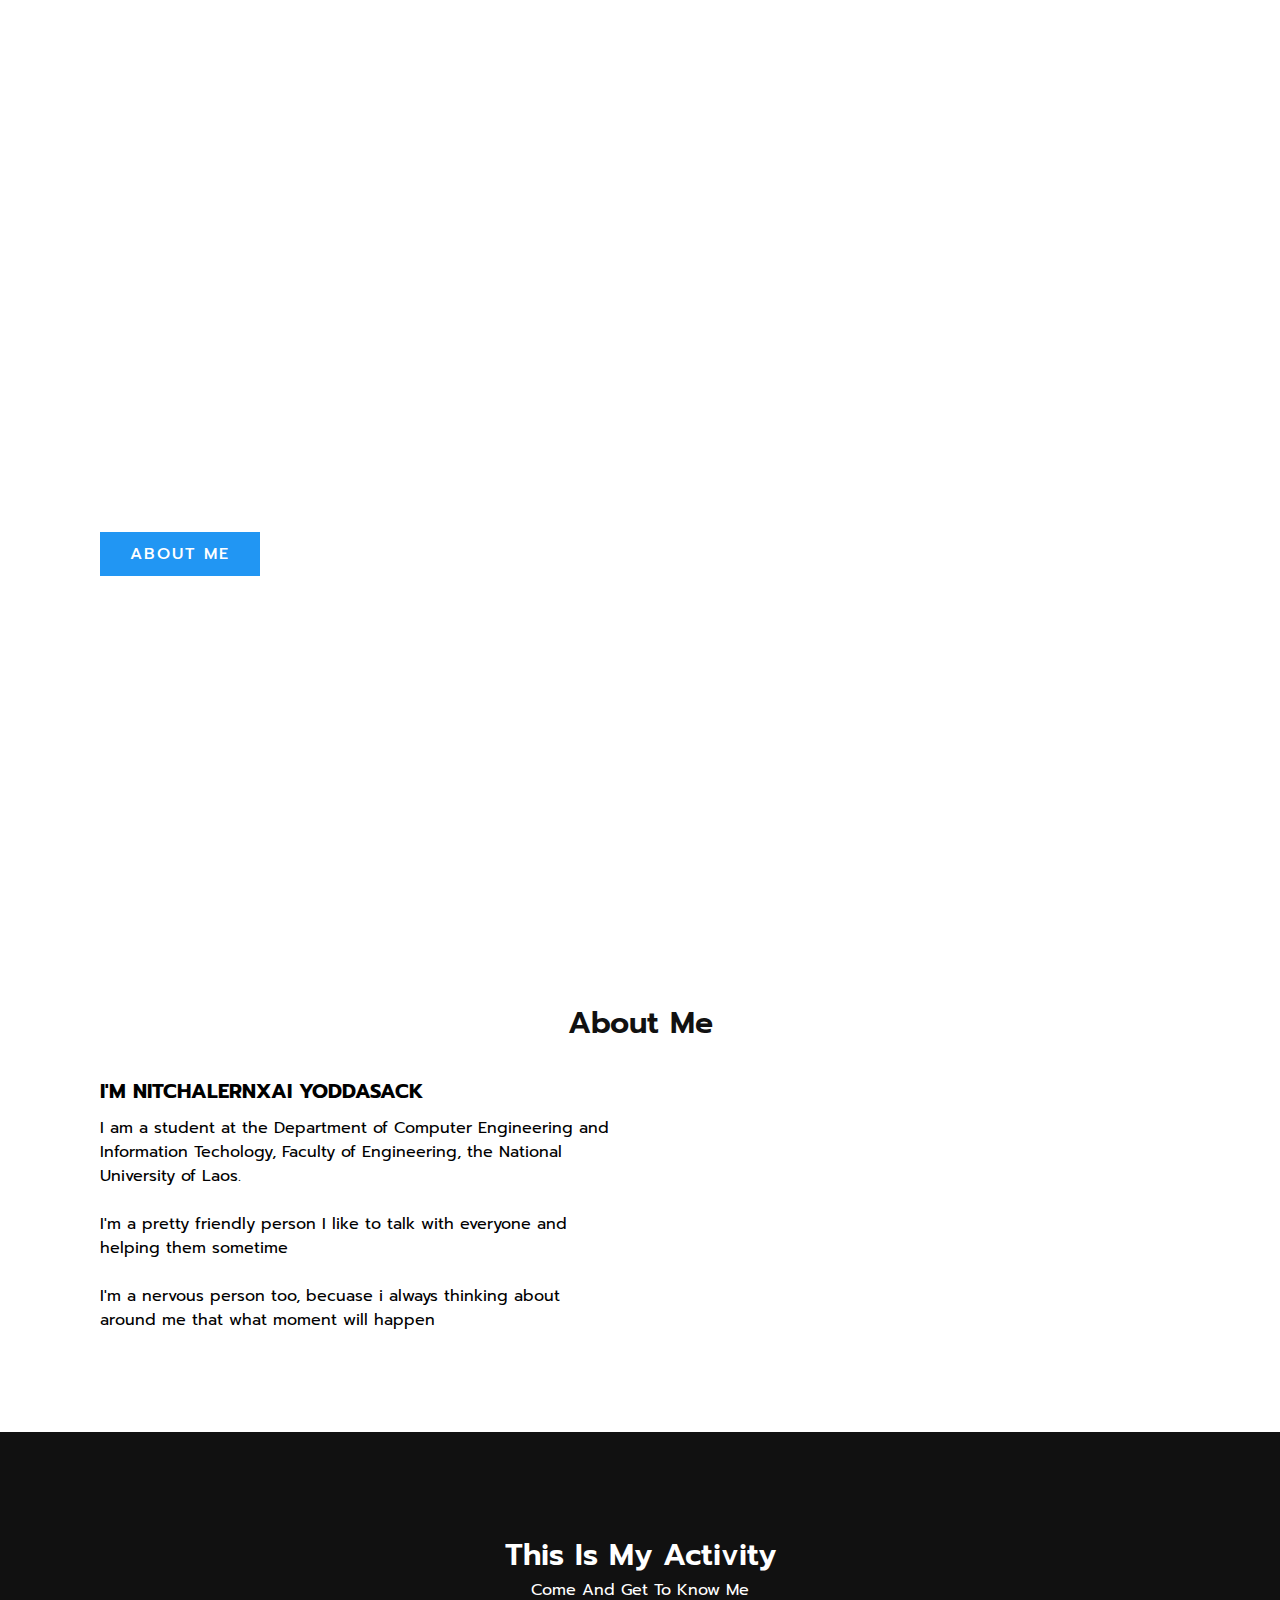
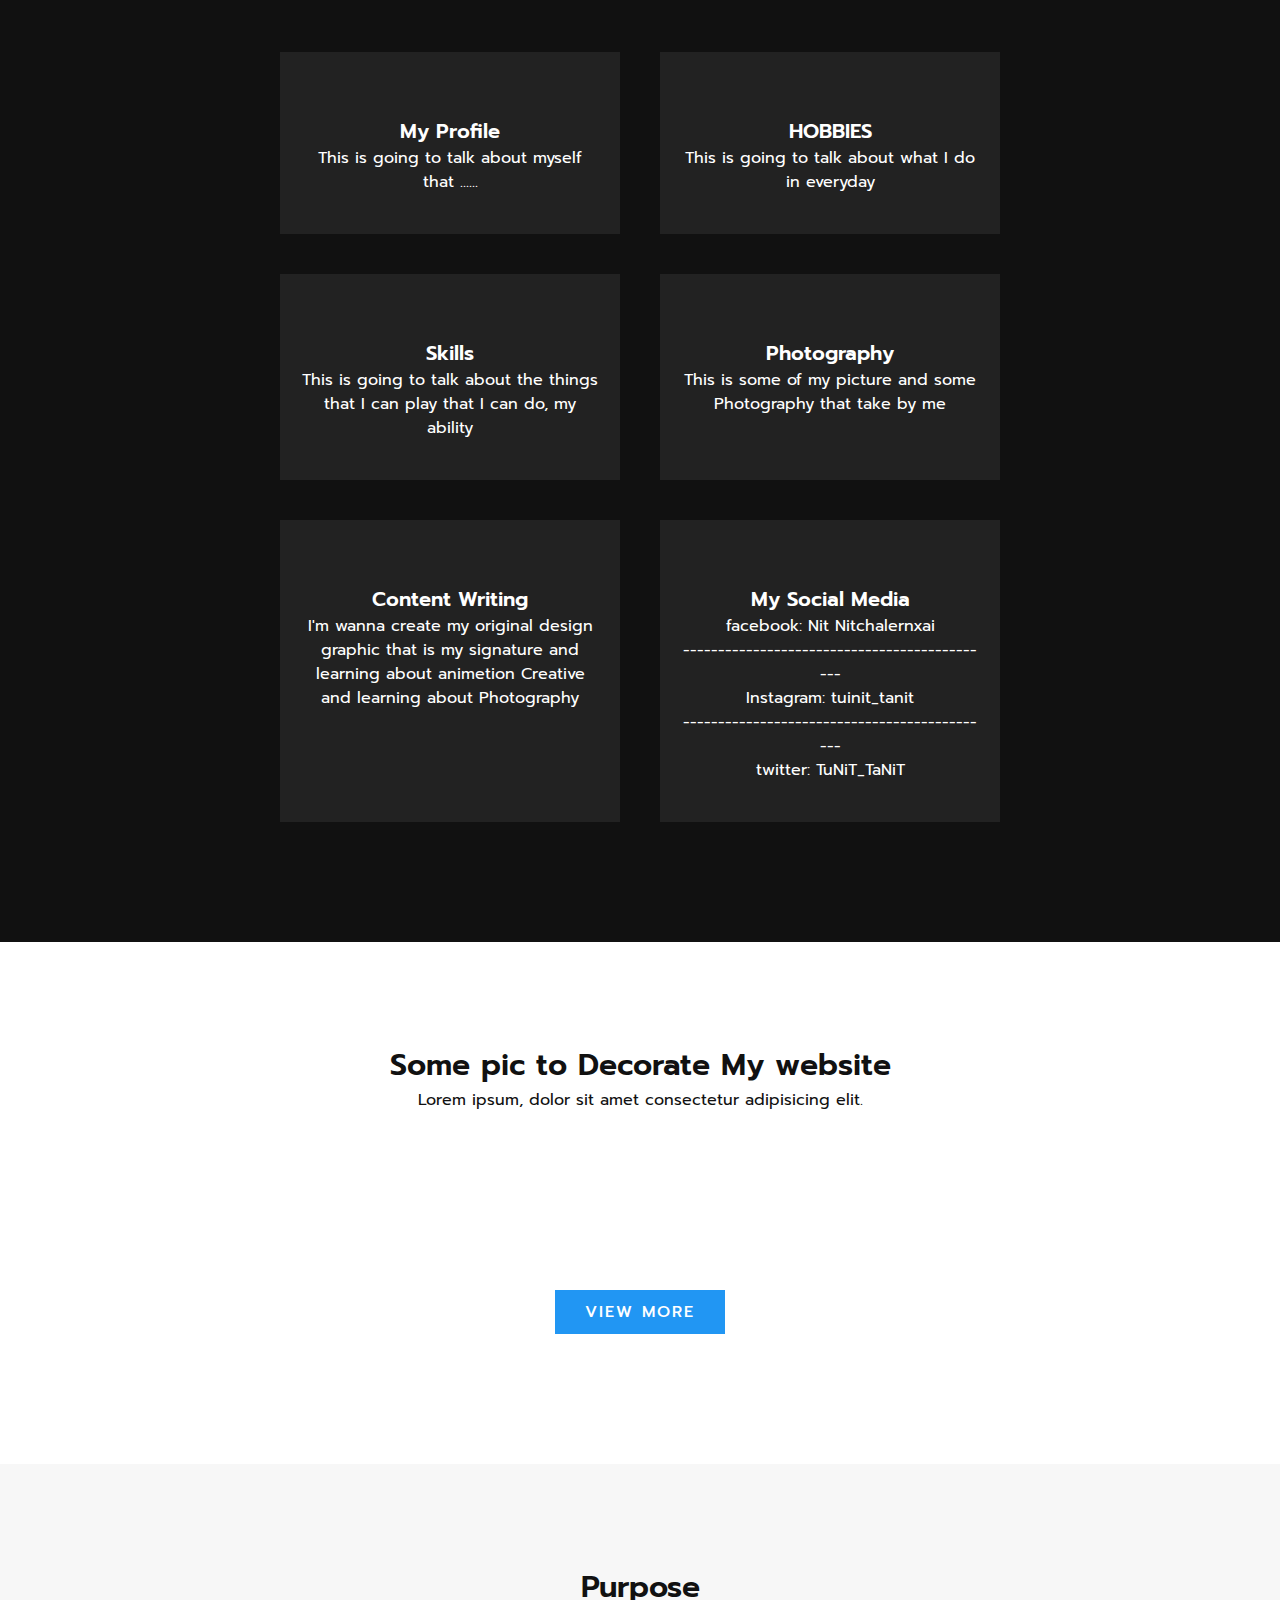
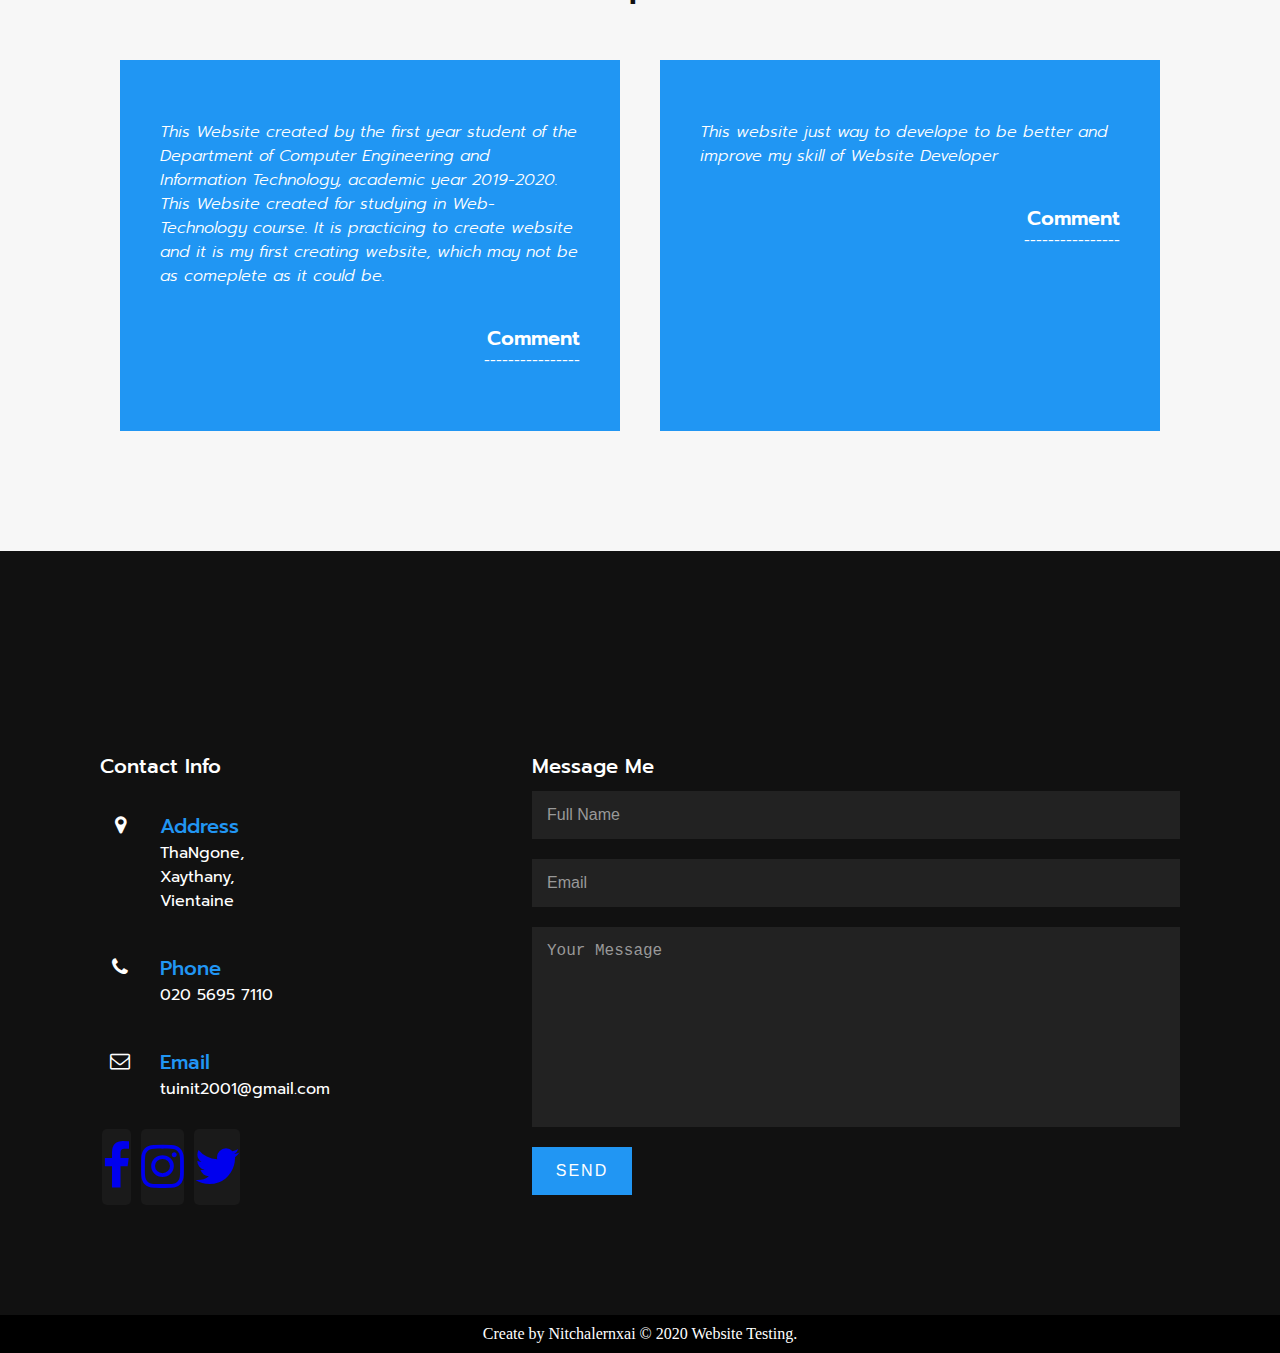
==== nitmidd/index.html @ 8171682d "Add files via upload" ====
<!DOCTYPE html>
<html lang="en">
<head>
        <link rel="stylesheet" href="https://stackpath.bootstrapcdn.com/font-awesome/4.7.0/css/font-awesome.min.css">
    <meta charset="UTF-8">
    <meta name="viewport" content="width=device-width, initial-scale=1.0">
    <meta http-equiv="X-UA-Compatible" content="ie=edge">
    <title>NITCR7</title>
    <link rel="stylesheet" href="style.css">
</head>
<body>
    <header>
        <a href="#" class="logo"> Portfolio</a>
        <div class="toggle" onclick="toggleMenu();"></div>
        <ul class="menu">
            <li><a href="#home" onclick="toggleMenu();">Home</a></li>
            <li><a href="#about" onclick="toggleMenu();">About</a></li>
            <li><a href="#services" onclick="toggleMenu();">Activity</a></li>
            <li><a href="#work" onclick="toggleMenu();">Work</a></li>
            <li><a href="#testimonial" onclick="toggleMenu();">Purpose</a></li>
            <li><a href="#contact" onclick="toggleMenu();">Contact</a></li>
        </ul>
    </header>
    <section class="banner" id="home">
        <div class="textbx">
            <h2>Hello, I'm <br><span> NitchalernXai</span></h2>
            <h3>I'm a Student of Fucalty Engineering</h3>
            <a href="#about" class="btn">About Me</a>
        </div>
    </section>

    <section class="about" id="about">
        <div class="heading">
            <h2>About Me</h2>
        </div>
        <div class="content">
            <div class="contentbx w50">
                <h3>I'M NITCHALERNXAI YODDASACK</h3>
                <p>I am a student at the Department of Computer Engineering and Information Techology, Faculty of Engineering, the National University of Laos. <br><br> I'm a pretty friendly person I like to talk with everyone and helping them sometime <br><br> I'm a nervous person too, becuase i always thinking about around me that what moment will happen </p>
            </div>
            <div class="w50">
                <img src="/imgg/nit2.jpg" class="img" alt="">
            </div>
        </div>
    </section>

    <section class="services" id="services">
       <div class="heading white">
            <h2>This Is My Activity</h2>
            <p>Come And Get To Know Me</p>
       </div>
       <div class="content">
           <div class="servicebx">
               <a href="about-me.html"><img src="/imgg/icon1.png" alt=""></a>
               <h2>My Profile</h2>
               <p>This is going to talk about myself that ......</p>
           </div>
           <div class="servicebx">
                <a href="hobbies.html"><img src="/imgg/icon2.png" alt=""></a>
                <h2>HOBBIES</h2>
                <p>This is going to talk about what I do in everyday </p>
            </div>
            <div class="servicebx">
               <a href="skill.html"><img src="/imgg/skilll.png" alt=""></a>
               <h2>Skills</h2>
               <p>This is going to talk about the things that I can play that I can do, my ability </p>
           </div>
           <div class="servicebx">
                <a href="photograph.html"><img src="/imgg/icon4.png" alt=""></a>
                <h2>Photography</h2>
                <p>This is some of my picture and some Photography that take by me</p>
            </div>
            <div class="servicebx">
               <a href=""><img src="/imgg/icon5.png" alt=""></a>
               <h2>Content Writing</h2>
               <p>I'm wanna create my original design graphic that is my signature and learning about animetion Creative and learning about Photography</p>
           </div>
           <div class="servicebx">
                <a href=""><img src="/imgg/logo.png" alt=""></a>
                <h2>My Social Media</h2>
                <p>facebook:    Nit Nitchalernxai <br>---------------------------------------------<br> Instagram:    tuinit_tanit <br>--------------------------------------------- <br> twitter:    TuNiT_TaNiT <br></p>
            </div>
       </div>
    </section>

    <section class="work" id="work">
        <div class="heading">
            <h2>Some pic to Decorate My website</h2>
            <p>Lorem ipsum, dolor sit amet consectetur adipisicing elit.</p>
       </div>
       <div class="content">
           <div class="workbx">
               <img src="/imgg/product1.jpg" alt="">
           </div>
           <div class="workbx">
                <img src="/imgg/product2.jpg" alt="">
            </div>
            <div class="workbx">
                <img src="/imgg/product3.jpg" alt="">
            </div>
            <div class="workbx">
               <img src="/imgg/product4.jpg" alt="">
           </div>
       </div>
        <div class="heading">
            <a href="viewmore.html" class="btn">View More</a>
        </div>
    </section>
    <section class="testimonial" id="testimonial">
        <div class="heading">
            <h2>Purpose</h2>
            <p></p>
       </div>
       <div class="content">
           <div class="testimonialbx">
               <p>This Website created by the first year student of the Department of Computer Engineering and Information Technology, academic year 2019-2020. This Website created for studying in Web-Technology course. It is practicing to create website and it is my first creating website, which may not be as comeplete as it could be.</p>
               <h3>Comment<br><span>----------------</span></h3>
           </div>
           <div class="testimonialbx">
            <p>This website just way to develope to be better and improve my skill of Website Developer</p>
            <h3>Comment<br><span>----------------</span></h3>
        </div>
       </div>
    </section>

    <section class="contact" id="contact">
        <div class="heading white4">
            <h2>Contact Us</h2>
            <p>Lorem ipsum, dolor sit amet consectetur adipisicing elit.</p>
       </div>
       <div class="content">
           <div class="contactinfo">
                <h3>Contact Info</h3>
                <div class="contactinfobx">
                    <div class="box">
                        <div class="icon"><i class="fa fa-map-marker"></i></div>
                        <div class="text">
                        <h3>Address</h3>
                        <p>ThaNgone,<br> Xaythany,<br>Vientaine</p>
                        </div>
                    </div>
                    <div class="box">
                        <div class="icon"><i class="fa fa-phone"></i></div>
                        <div class="text">
                        <h3>Phone</h3>
                        <p>020 5695 7110</p>
                        </div>
                    </div>
                    <div class="box">
                        <div class="icon"><i class="fa fa-envelope-o"></i></div>
                        <div class="text">
                        <h3>Email</h3>
                        <p>tuinit2001@gmail.com</p>
                        </div>                       
                    </div>
                    <div class="social">
                    <a href="https://www.facebook.com/Nitchaluenxai"><span><i class="fa fa-facebook" aria-hidden="true"></i></span></a>
                    <a href="https://www.instagram.com/tuinit_tanit/"><span><i class="fa fa-instagram" aria-hidden="true"></i></span></a>
                    <a href="https://twitter.com/TuNiT_TaNiT"><span><i class="fa fa-twitter" aria-hidden="true"></i></span></a>
                    </div>
                </div>
         </div>
         <div class="formbx">
             <form>
                 <h3>Message Me</h3>
                 <input type="text" name="" placeholder="Full Name">
                 <input type="email" name="" placeholder="Email">
                 <textarea placeholder="Your Message"></textarea>
                 <input type="submit" value="send">
             </form>
         </div>
       </div>
    </section>
    <div class="copyright">
        <p>Create by Nitchalernxai © 2020 Website Testing.</p>
    </div>
    <!-- javasricpt -->
    <script type="text/javascript">
    window.addEventListener('scroll',function(){
        var header = document.querySelector('header');
        header.classList.toggle('sticky', window.scrollY > 0);
    });

    function toggleMenu(){
        var menuToggle = document.querySelector('.toggle');
        var menu = document.querySelector('.menu');
        menuToggle.classList.toggle('active');
        menu.classList.toggle('active');
    }
    </script>
</body>
</html>
---- nitmidd/style.css ----
@import url('https://fonts.googleapis.com/css2?family=Josefin+Sans&family=Kalam&family=Oswald:wght@300&family=Prompt&display=swap');
*{
    margin: 0;
    padding: 0;
    box-sizing: border-box;
    scroll-behavior: smooth;
}
section{
    padding: 100px;
    font-family: 'Prompt', sans-serif;

}
.banner{
    position: relative;
    min-height: 100vh;
    background: url(/imgg/tunit.jpg);
    background-size: cover;
    background-position: right;
    display: flex;
    justify-content: space-between;
    align-items: center;
}
.banner h2{
    font-size: 3em;
    color: #fff;
    font-weight: 500;
    line-height: 1.5em;

}
.banner h2 span{
    font-size: 1.5em;
    font-weight: 700;
}
.banner h3{
    font-size: 1.5em;
    color: #fff;
    font-weight: 500;
}
.btn{
    position: relative;
    background: #2196f3;
    display: inline-block;
    color: #fff;
    margin-top: 20px;
    padding: 10px 30px;
    text-transform: uppercase;
    text-decoration: none;
    letter-spacing: 2px;
    font-weight: 500;
}
header{
    position: fixed;
    top: 0;
    left: 0;
    width: 100%;
    padding: 40px 100px;
    z-index: 1000;
    display: flex;
    justify-content: space-between;
    align-items: center;
    transition: 0.5s;
    font-family: 'Josefin Sans', sans-serif;
}
header.sticky{
    background: #fff;
    padding:20px 100px;
    box-shadow: 0 5px 20px rgba(0,0,0,0.1);
}
header .logo{
    color: #fff;
    font-size: 24px;
    text-transform: uppercase;
    text-decoration: none;
    font-weight: 700;
    letter-spacing: 2px;
}
header.sticky .logo{
    color: #111;
}
header ul{
    position: relative;
    display: flex;
}
header ul li{
    position: relative;
    list-style: none;
}
header ul li a{
    position: relative;
    display: inline-block;
    margin: 0 15px;
    color: #fff;
    text-decoration: none;
}
header.sticky ul li a{
    color: #111;
}
.heading{
    width: 100%;
    text-align: center;
    margin-bottom: 30px;
    color: #111;
}
.heading h2{
    font-weight: 600;
    font-size: 30px;
}
.content{
    display: flex;
    justify-content: space-between;
}
.contentbx{
    padding-right: 30px;
}
.contentbx h3{
    font-size: 20px;
    margin-bottom: 10px;

}
.w50{
    min-width: 50%;
}
img{
    max-width: 100%;
}
.services{
    background: #111;
}
.heading.white{
    color: #fff;
}
.services .content{
    display: flex;
    justify-content: center;
    flex-wrap: wrap;
    flex-direction: row;
}
.services .content .servicebx{
    padding: 40px 20px;
    background: #222;
    color: #fff;
    max-width: 340px;
    margin: 20px;
    text-align: center;
    transition: 0.5s;
}
.services .content .servicebx:hover{
    background: #2196f3;
}
.services .content .servicebx img{
    max-width: 80px;
    filter: invert(1);
}
.services .content .servicebx h2{
    font-size: 20px;
    font-weight: 600;
}
.work .content{
    display: flex;
    justify-content: space-between;
    flex-wrap: wrap;
}
.work .content .workbx{
    width: 50%;
    padding: 20px;
}
.work .content .workbx img{
    max-width: 100%;
}
.testimonial{
    background: #f7f7f7;
}
.testimonial .content{
    display: flex;
    justify-content: space-between;
    flex-wrap: wrap;
}
.testimonial .content .testimonialbx{
    max-width: calc(50% - 40px);
    padding: 60px 40px;
    margin: 20px;
    background: #2096f3;
}
.testimonial .content .testimonialbx p{
    color: #fff;
    font-style: italic;
    font-size: 16px;
    font-weight: 300;
}
.testimonial .content .testimonialbx h3{
    margin-top: 40px;
    text-align: end;
    color: #fff;
    font-weight: 600;
    font-size: 20px;
    line-height: 1em;
}
.testimonial .content .testimonialbx h3 span{
    font-size: 14px;
    font-weight: 400;
}
.contact{
    background: #111;
}
.formbx{
    min-width: 60%;
}
.formbx form{
    display: flex;
    flex-direction: column;
}
.formbx form h3,
.contactinfo h3{
    color: #fff;
    font-size: 20px;
    font-weight: 500;
    margin-bottom: 10px;
}
.formbx form input,
.formbx form textarea{
    margin-bottom: 20px;
    padding: 15px;
    font-size: 16px;
    border: none;
    outline: none;
    background: #222;
    color: #fff;
    resize: none;
}
.formbx form textarea{
    min-height: 200px;
}
.formbx form input::placeholder,
.formbx form textarea::placeholder{
    color: #999;
}
.formbx form input[type="submit"]{
    max-width: 100px;
    background: #2196f3;
    cursor: pointer;
    text-transform: uppercase;
    letter-spacing: 2px;
}
.contactinfo{
    min-width: 40%;
}
.contactinfobx{
    position: relative;
}
.contactinfobx .box{
    position: relative;
    padding: 20px 0;
    display: flex;
}
.contactinfobx .box .icon{
    min-width: 40px;
    padding-top: 4px;
    color: #fff;
    display: flex;
    justify-content: center;
    align-items: flex-start;
    font-size: 20px;
}
.contactinfobx .box .text{
    display: flex;
    margin-left: 20px;
    font-size: 16px;
    color: #fff;
    flex-direction: column;
}
.contactinfobx .box .text h3{
    font-weight: 500;
    color: #2196f3;
    margin-bottom: 0;
}
.contactinfobx .social{
    margin: 20px 0 0 0;
}
.contactinfobx .social a{
    padding: 0 2px;
}
.contactinfobx .social a span{
    height: 40px;
    width: 40px;
    background: #1a1a1a;
    line-height: 40px;
    text-align: center;
    font-size: 50px;
    border-radius: 5px;
    transition: 0.3s;
}
.contactinfobx .social a span:hover{
    background: #f12020;
}
.copyright{
    background: #000;
    color: #fff;
    text-align: center;
    padding: 10px;
}
/* Responsive */
@media (max-width: 991px){
    header,
    header.sticky{
        padding: 20px 50px;
        z-index: 1000;
    }
    .menu{
        position: fixed;
        top: 75px;
        left: -100%;
        display: block;
        padding: 100px 50px;
        text-align: center;
        width: 100%;
        height: 100vh;
        background: #fff;
        transition: 0.5s;
        z-index: 999;
        border-top: 1px solid rgba(0,0,0,0.2);
    }
    .menu.active{
        left: 0;
    }
    header ul li a{
        color: #111;
        font-size: 24px;
        margin: 10px;
    }
    .toggle{
        width: 40px;
        height: 40px;
        background: url(/imgg/menu.png);
        background-position: center;
        background-repeat: no-repeat;
        background-size: 30px;
        cursor: pointer;
    }
    .toggle.active{
        background: url(/imgg/close.png);
        background-position: center;
        background-repeat: no-repeat;
        background-size: 25px;
        cursor: pointer;
    }
    header.sticky .toggle{
        filter: invert(1);
    }
    section{
        padding: 100px 50px;
    }
    .banner{
        padding: 150px 50px 100px;
    }
    .banner h2{
        font-size: 1.5em;
    }
    .banner h3{
        font-size: 1em;
    }
    .btn{
        margin-top: 10px;
        padding: 10px 20px;
        font-size: 16px;
    }
    .heanding h2{
        font-size: 24px;
    }
    .contentbx h3{
        font-size: 20px;
    }
    .content{
        flex-direction: column;
    }
    .w50{
        margin-bottom: 20px;
    }
    .services .content .servicebx{
        margin: 10px;
    }
    .work .content .workbx{
        width: 100%;
        padding: 10px;
    }
    .testimonial .content .testimonialbx{
        max-width: calc(100% - 20px);
        padding: 40px 20px;
        margin: 10px;
        background: #2196f3;
    }
    .testimonial .content .testimonialbx h3{
        margin-top: 20px;
    }
    .contactinfo{
        min-width: 40%;
        margin: 20px 0;
    }
}
@media (max-width: 600px)
{
    header,
    header.sticky{
        padding: 20px 20px;
    }
    .banner{
        padding: 150px 20px 100px;
    }
    section{
        padding: 100px 20px;
    }
}
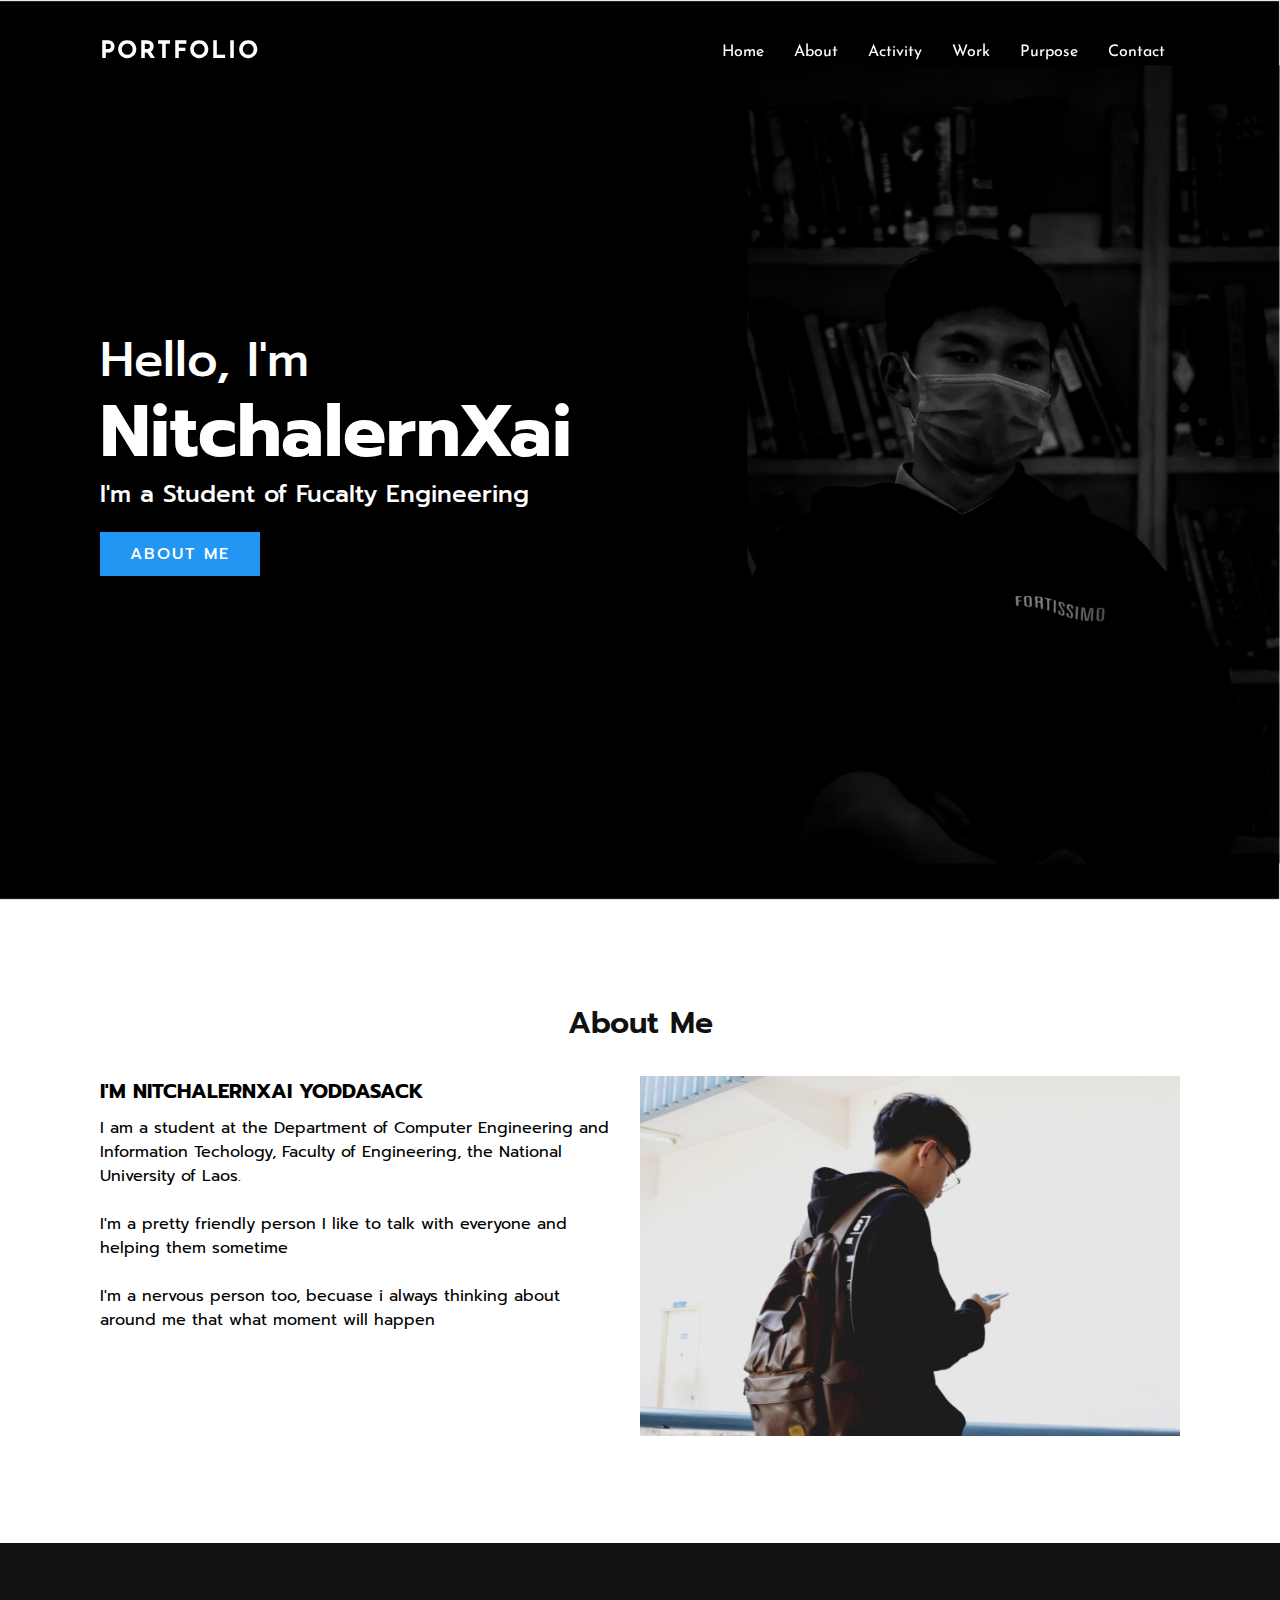
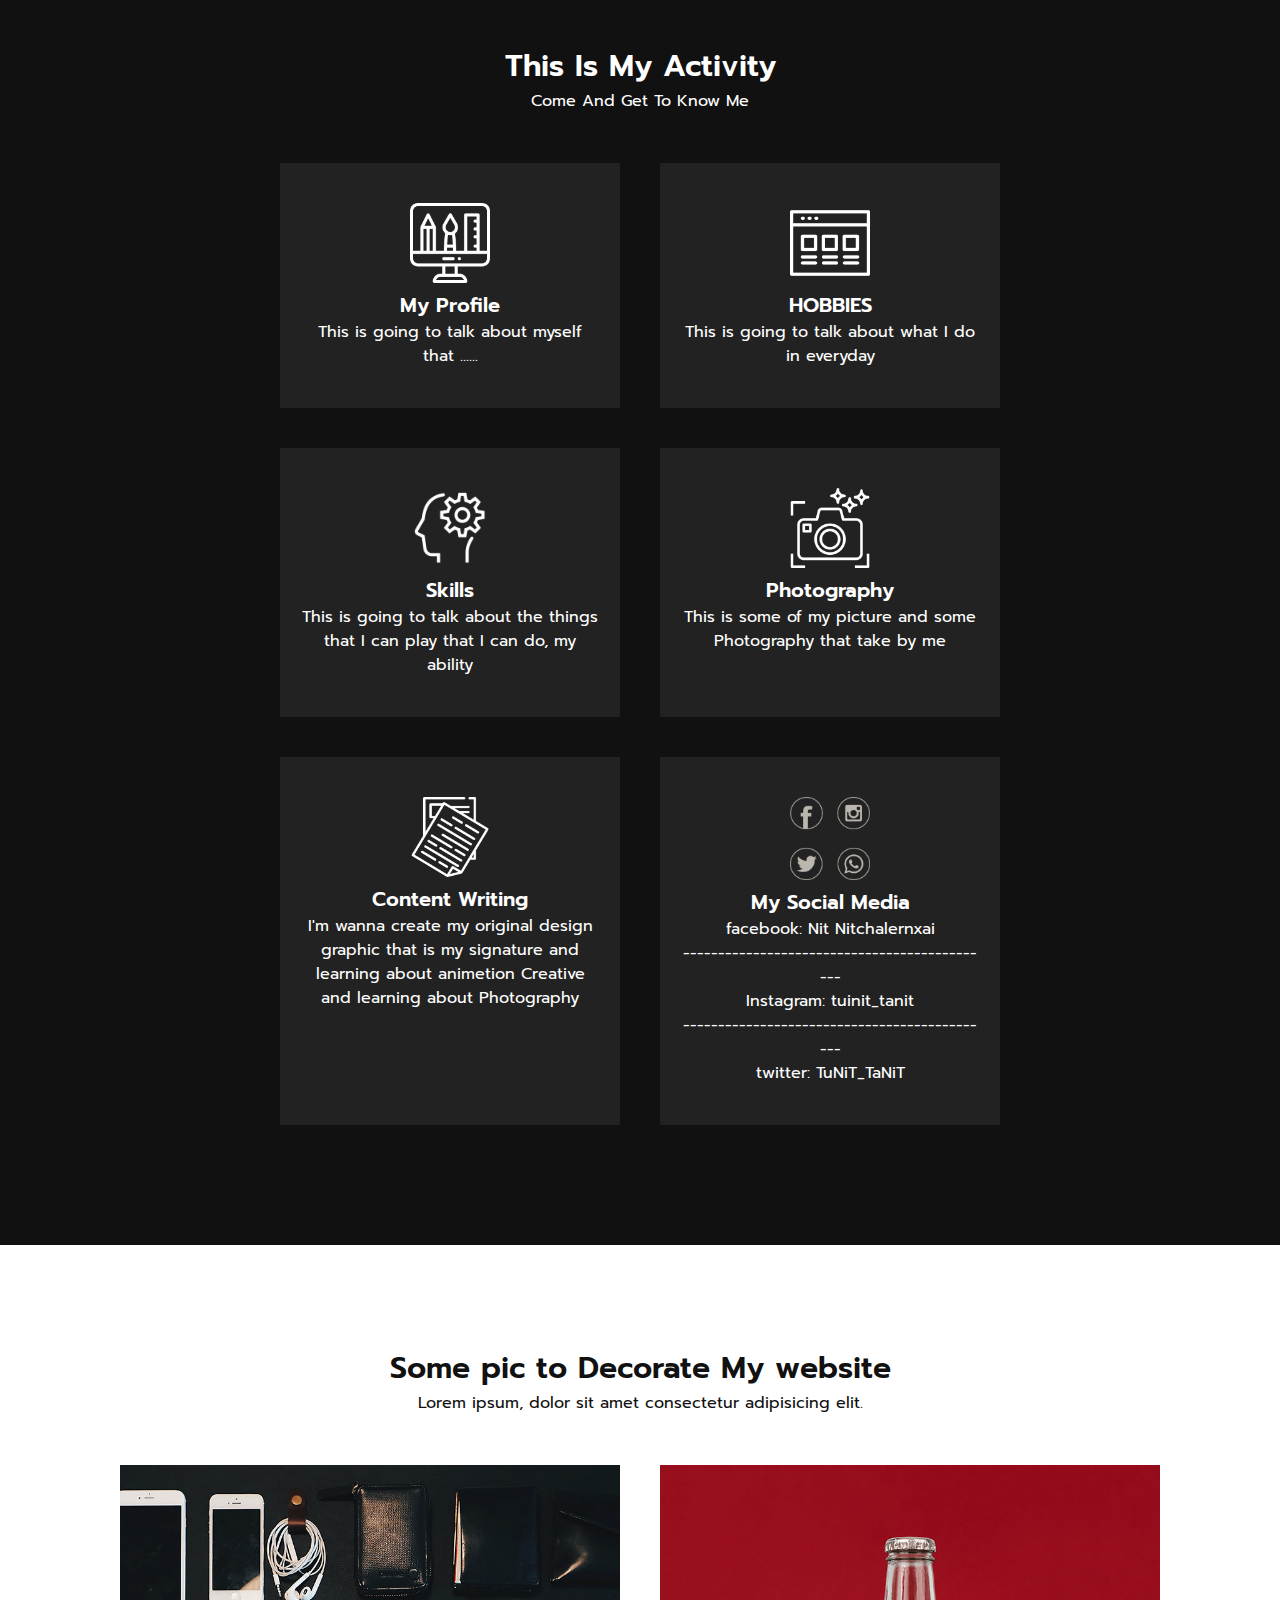
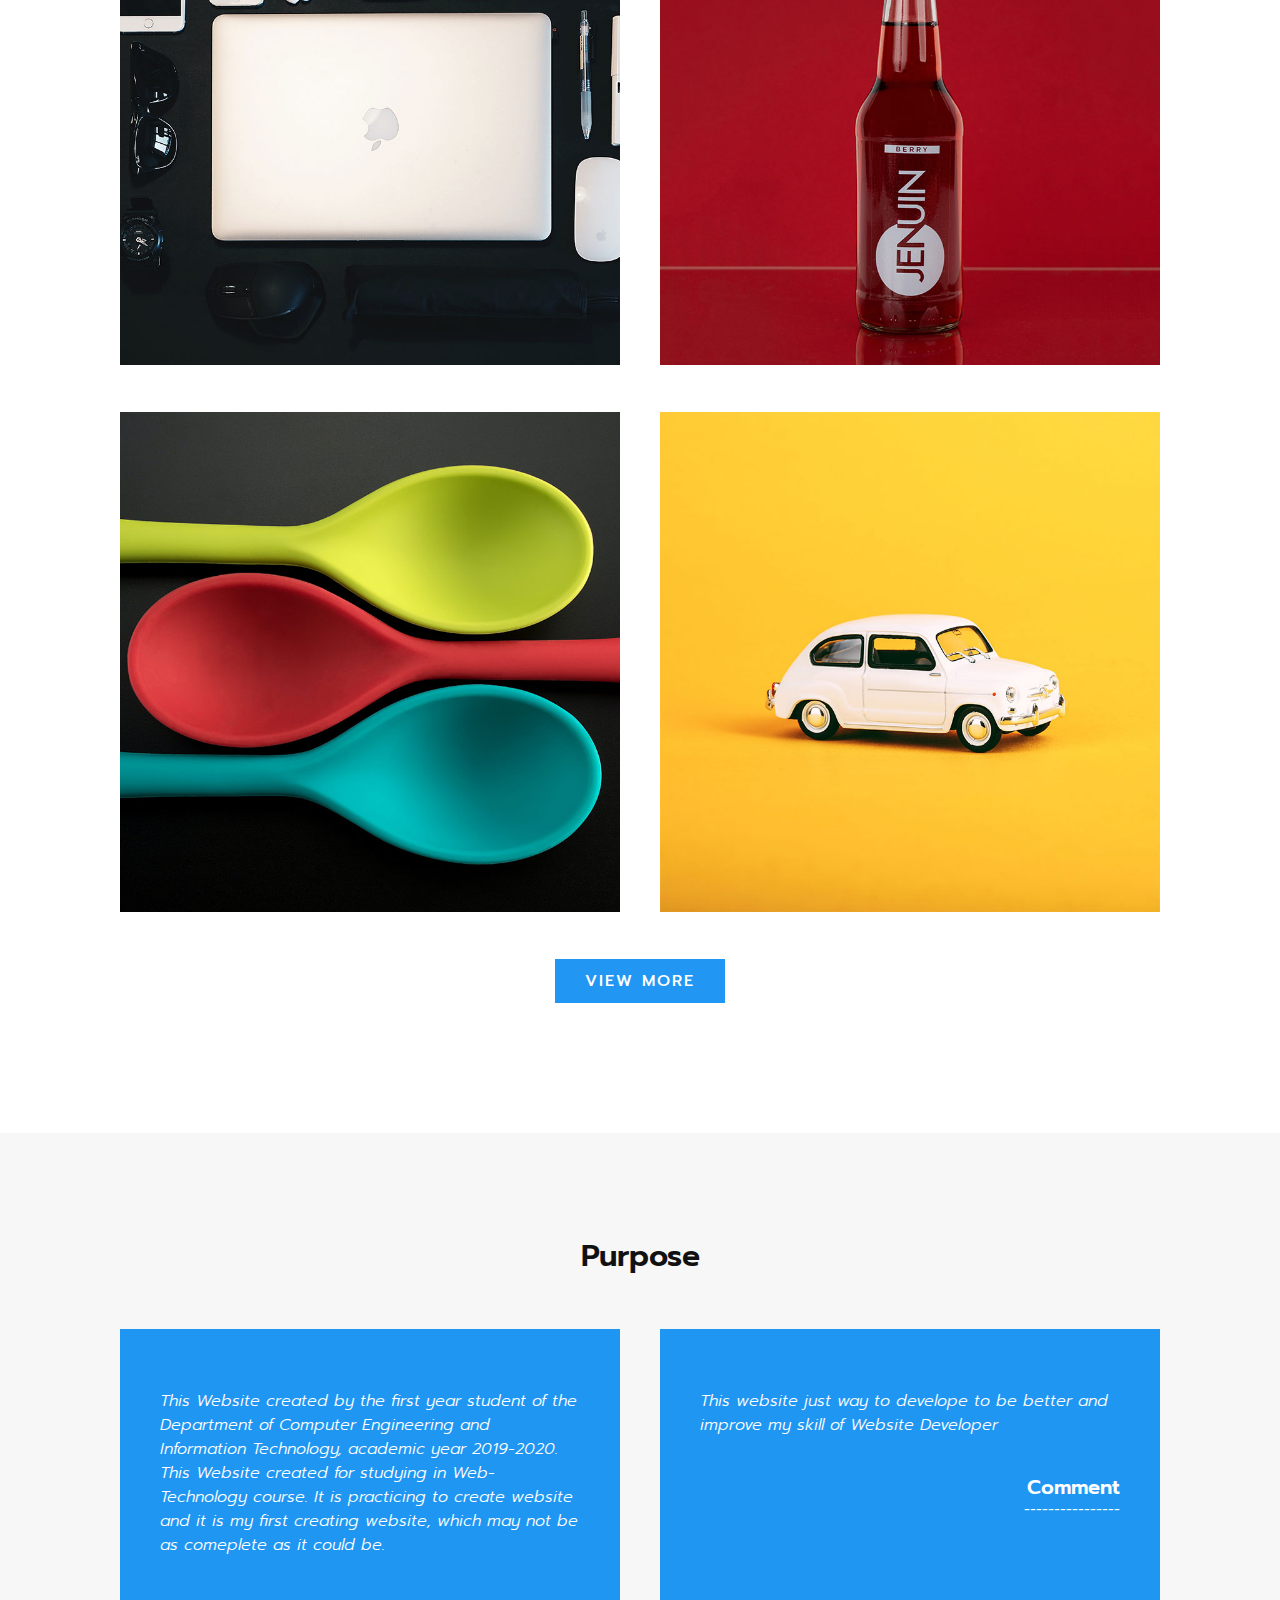
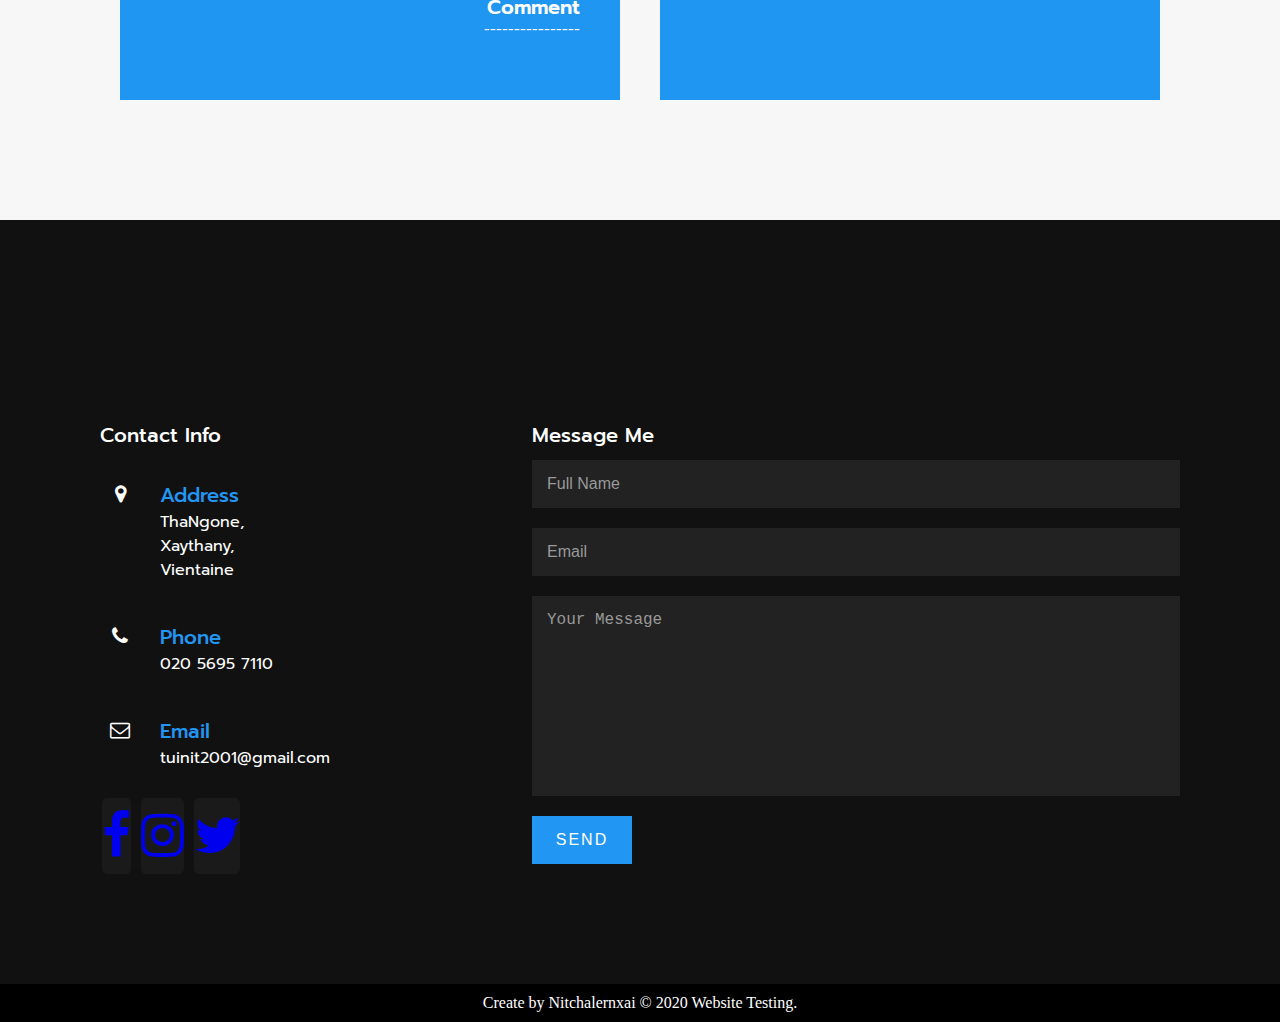
==== commit 17f57b54: "Add files via upload" ====
--- a/nitmidd/index.html
+++ b/nitmidd/index.html
@@ -39,7 +39,7 @@
                 <p>I am a student at the Department of Computer Engineering and Information Techology, Faculty of Engineering, the National University of Laos. <br><br> I'm a pretty friendly person I like to talk with everyone and helping them sometime <br><br> I'm a nervous person too, becuase i always thinking about around me that what moment will happen </p>
             </div>
             <div class="w50">
-                <img src="/imgg/nit2.jpg" class="img" alt="">
+                <img src="imgg/nit2.jpg" class="img" alt="">
             </div>
         </div>
     </section>
@@ -51,32 +51,32 @@
        </div>
        <div class="content">
            <div class="servicebx">
-               <a href="about-me.html"><img src="/imgg/icon1.png" alt=""></a>
+               <a href="about-me.html"><img src="imgg/icon1.png" alt=""></a>
                <h2>My Profile</h2>
                <p>This is going to talk about myself that ......</p>
            </div>
            <div class="servicebx">
-                <a href="hobbies.html"><img src="/imgg/icon2.png" alt=""></a>
+                <a href="hobbies.html"><img src="imgg/icon2.png" alt=""></a>
                 <h2>HOBBIES</h2>
                 <p>This is going to talk about what I do in everyday </p>
             </div>
             <div class="servicebx">
-               <a href="skill.html"><img src="/imgg/skilll.png" alt=""></a>
+               <a href="skill.html"><img src="imgg/skilll.png" alt=""></a>
                <h2>Skills</h2>
                <p>This is going to talk about the things that I can play that I can do, my ability </p>
            </div>
            <div class="servicebx">
-                <a href="photograph.html"><img src="/imgg/icon4.png" alt=""></a>
+                <a href="photograph.html"><img src="imgg/icon4.png" alt=""></a>
                 <h2>Photography</h2>
                 <p>This is some of my picture and some Photography that take by me</p>
             </div>
             <div class="servicebx">
-               <a href=""><img src="/imgg/icon5.png" alt=""></a>
+               <a href=""><img src="imgg/icon5.png" alt=""></a>
                <h2>Content Writing</h2>
                <p>I'm wanna create my original design graphic that is my signature and learning about animetion Creative and learning about Photography</p>
            </div>
            <div class="servicebx">
-                <a href=""><img src="/imgg/logo.png" alt=""></a>
+                <a href=""><img src="imgg/logo.png" alt=""></a>
                 <h2>My Social Media</h2>
                 <p>facebook:    Nit Nitchalernxai <br>---------------------------------------------<br> Instagram:    tuinit_tanit <br>--------------------------------------------- <br> twitter:    TuNiT_TaNiT <br></p>
             </div>
@@ -90,16 +90,16 @@
        </div>
        <div class="content">
            <div class="workbx">
-               <img src="/imgg/product1.jpg" alt="">
+               <img src="imgg/product1.jpg" alt="">
            </div>
            <div class="workbx">
-                <img src="/imgg/product2.jpg" alt="">
+                <img src="imgg/product2.jpg" alt="">
             </div>
             <div class="workbx">
-                <img src="/imgg/product3.jpg" alt="">
+                <img src="imgg/product3.jpg" alt="">
             </div>
             <div class="workbx">
-               <img src="/imgg/product4.jpg" alt="">
+               <img src="imgg/product4.jpg" alt="">
            </div>
        </div>
         <div class="heading">
--- a/nitmidd/style.css
+++ b/nitmidd/style.css
@@ -8,12 +8,11 @@
 section{
     padding: 100px;
     font-family: 'Prompt', sans-serif;
-
 }
 .banner{
     position: relative;
     min-height: 100vh;
-    background: url(/imgg/tunit.jpg);
+    background: url(imgg/tunit.jpg);
     background-size: cover;
     background-position: right;
     display: flex;
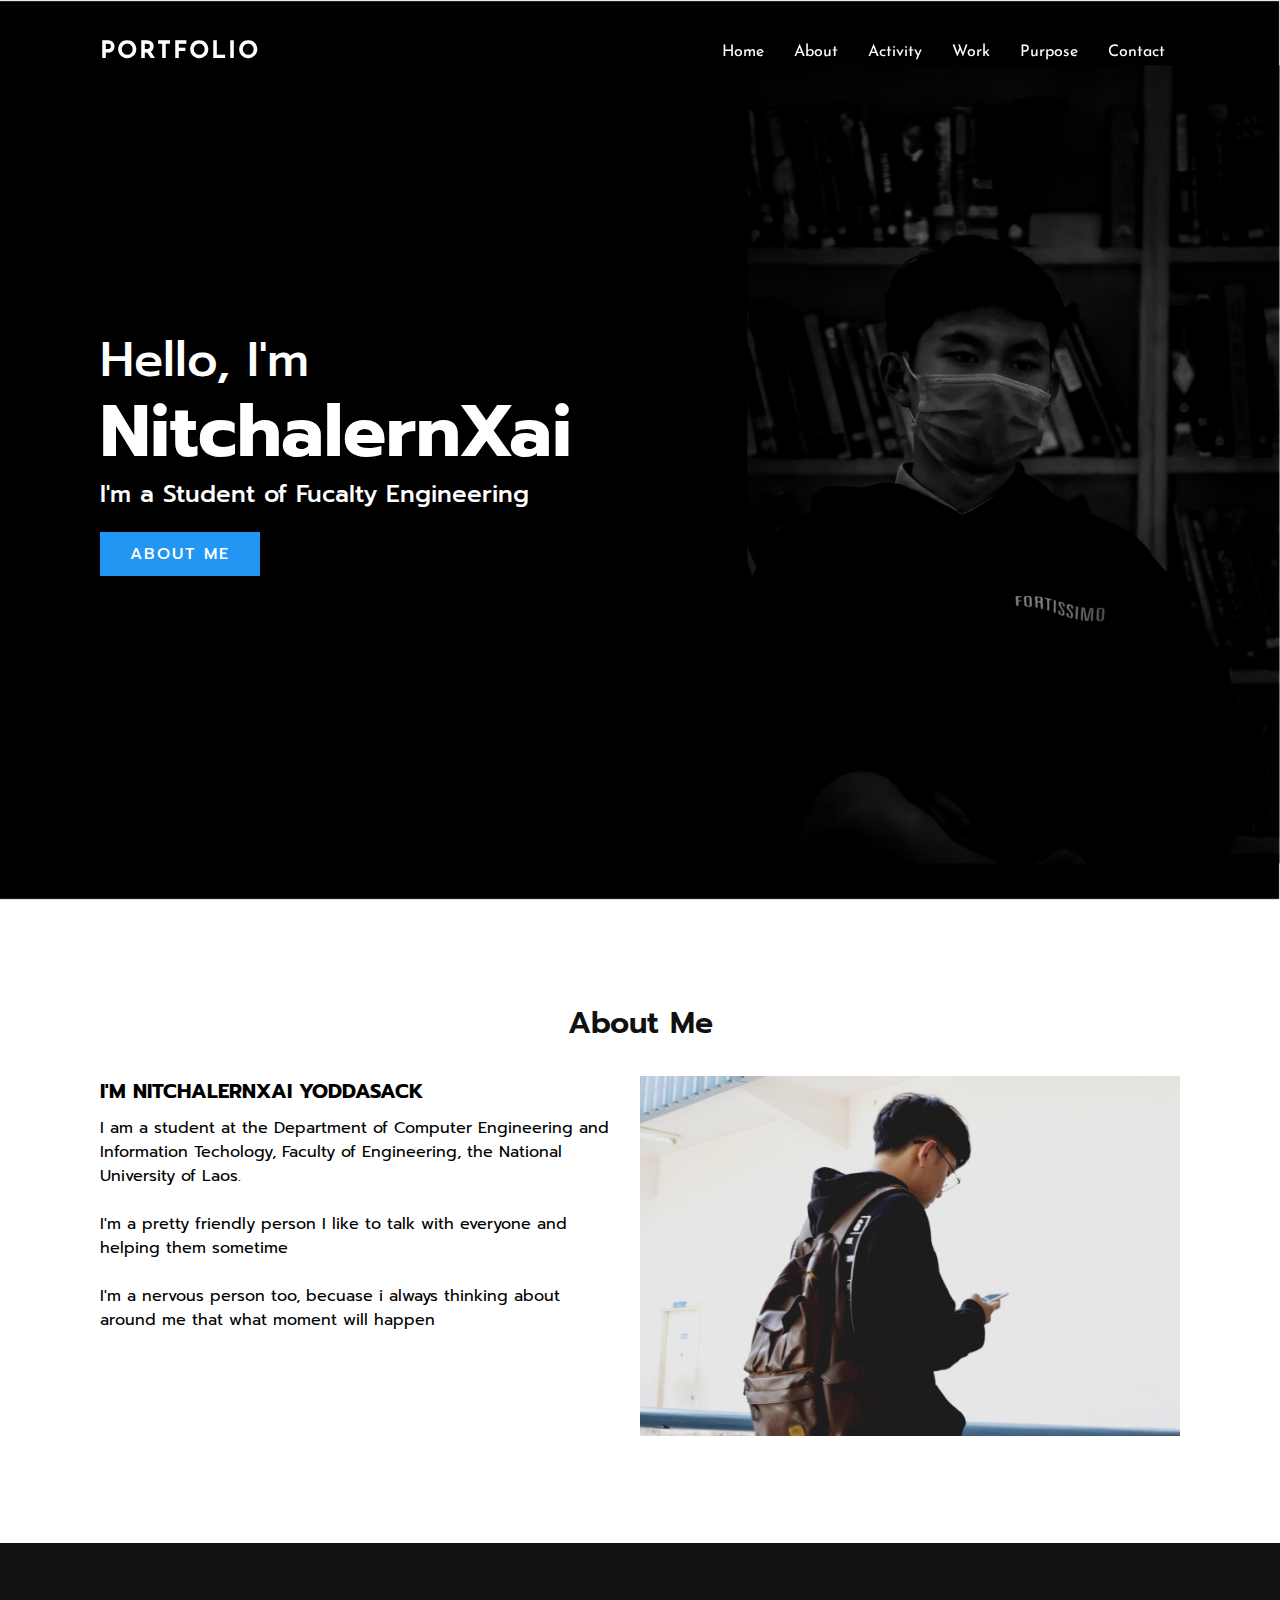
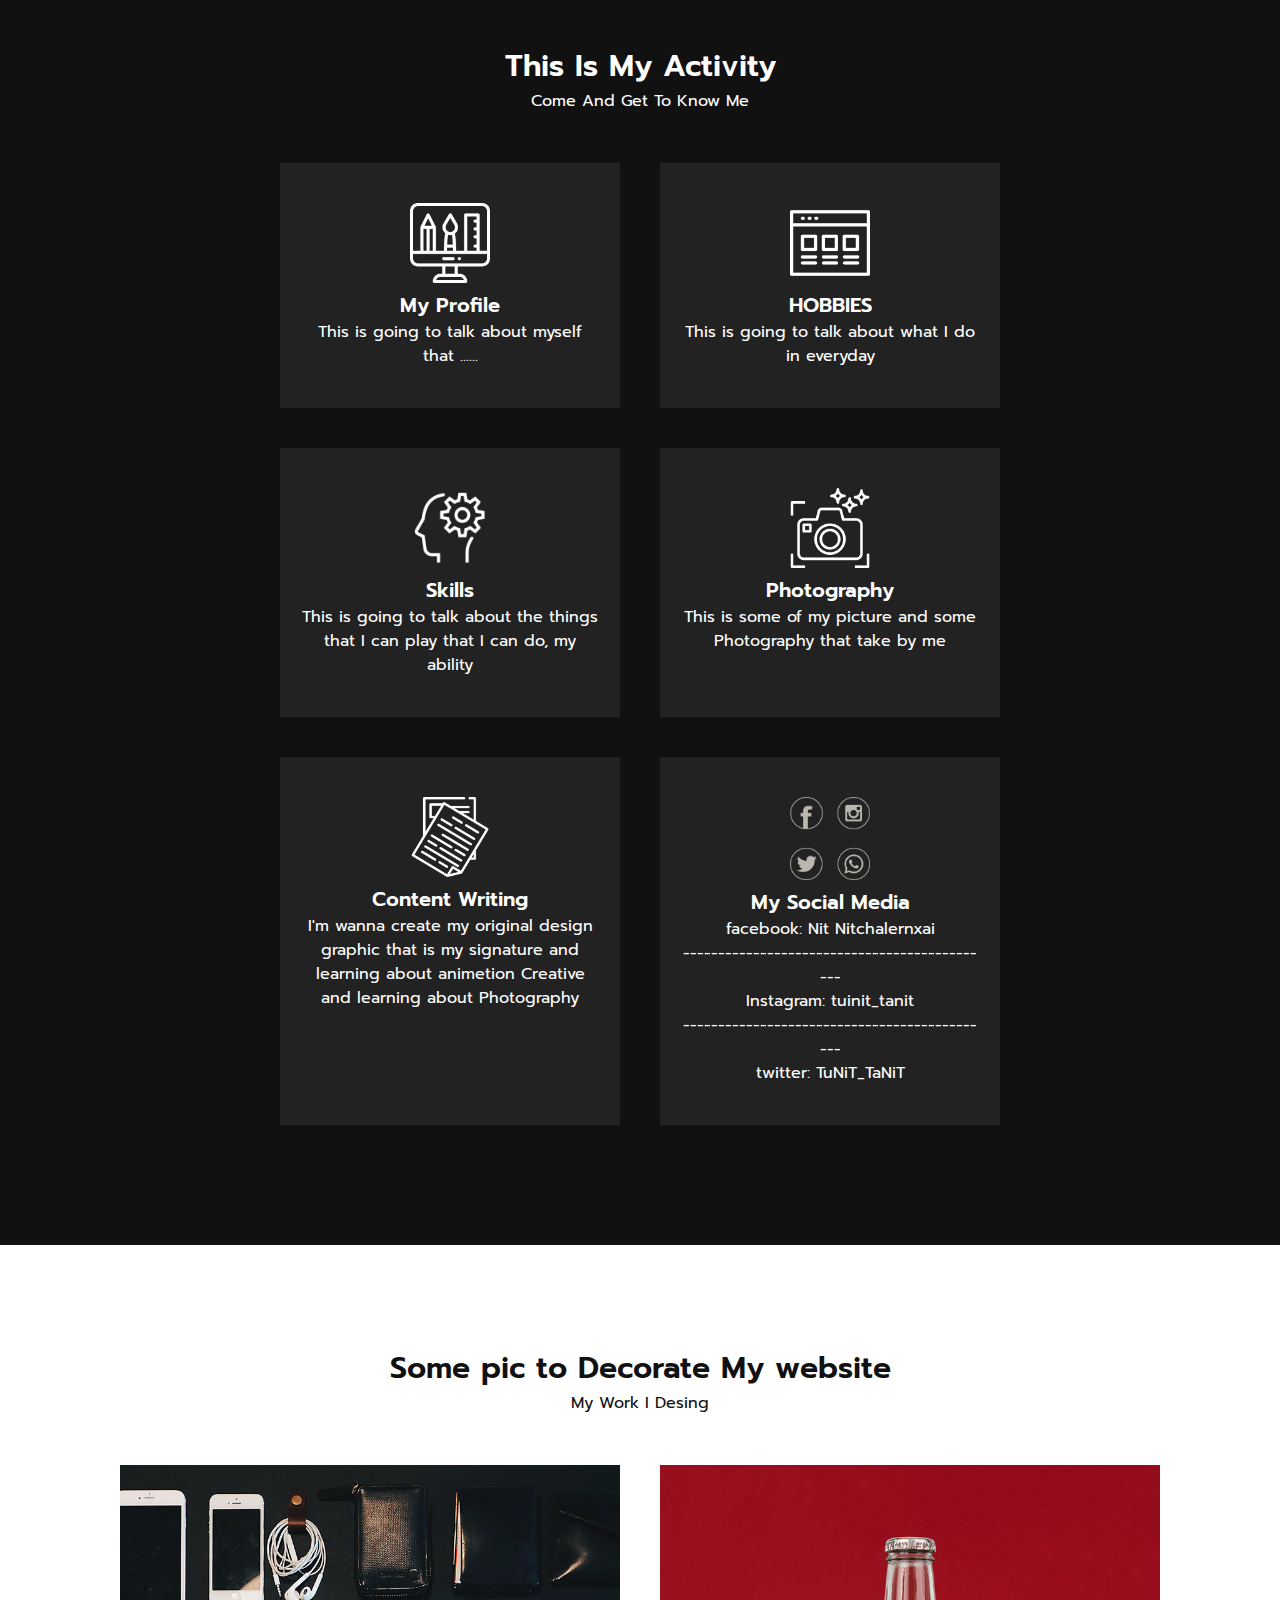
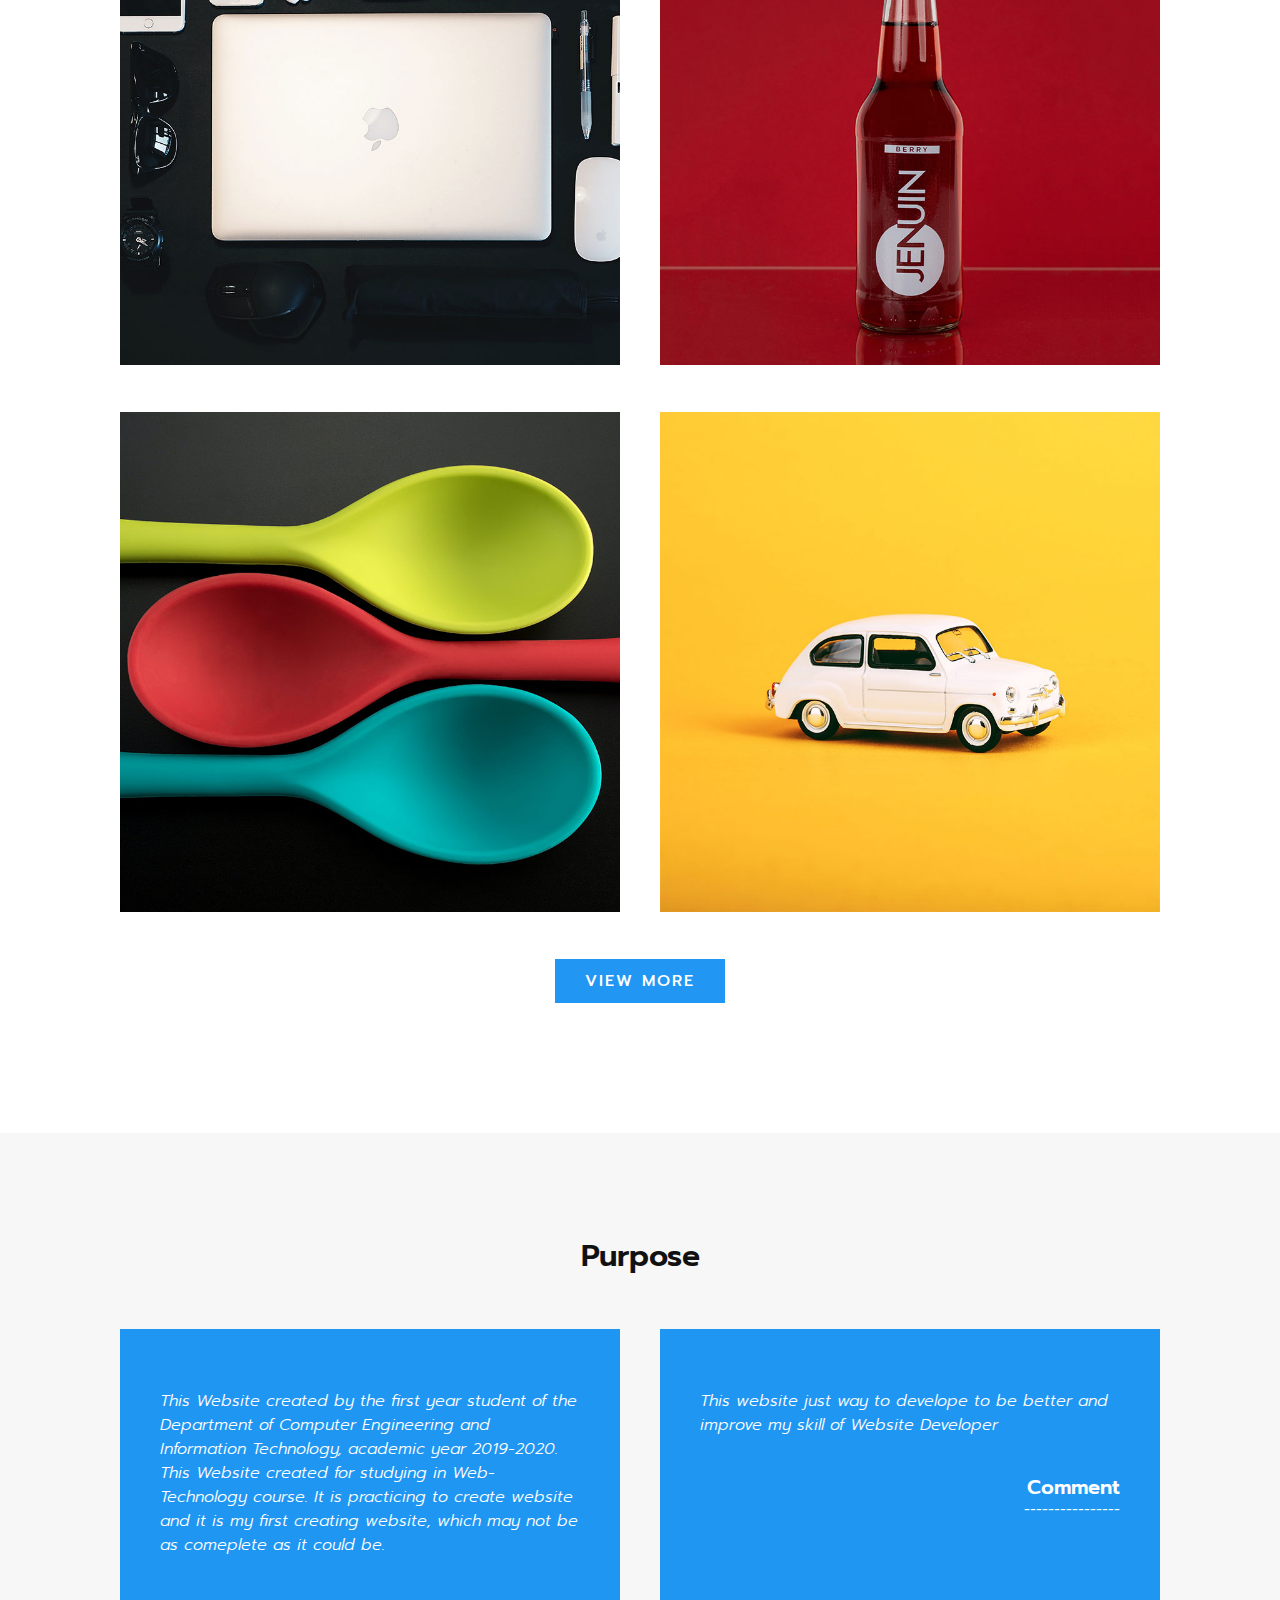
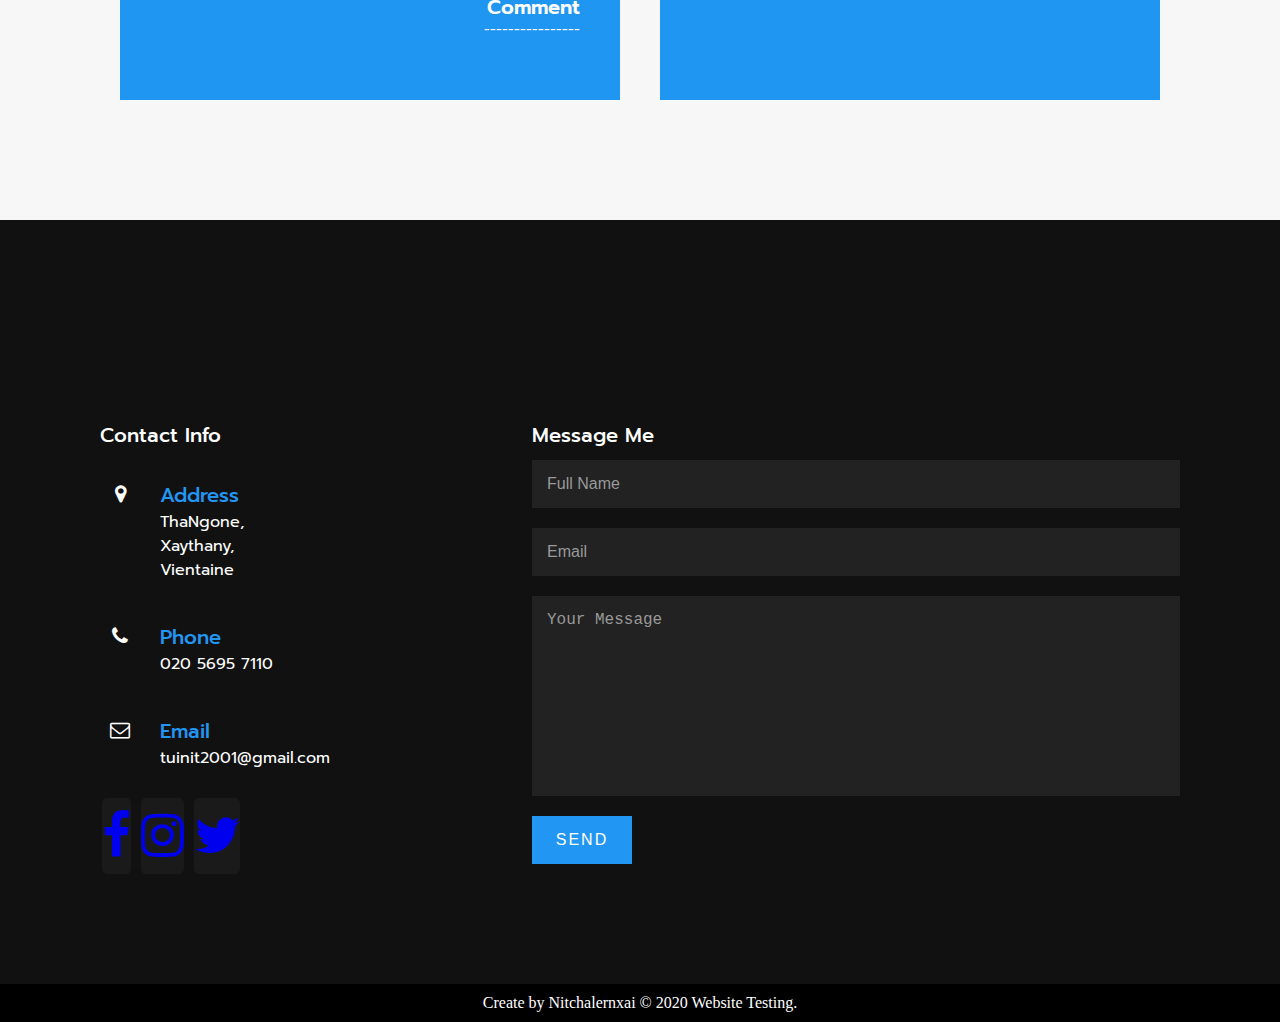
==== commit 3d00f467: "Add files via upload" ====
--- a/nitmidd/index.html
+++ b/nitmidd/index.html
@@ -86,7 +86,7 @@
     <section class="work" id="work">
         <div class="heading">
             <h2>Some pic to Decorate My website</h2>
-            <p>Lorem ipsum, dolor sit amet consectetur adipisicing elit.</p>
+            <p>My Work I Desing</p>
        </div>
        <div class="content">
            <div class="workbx">
--- a/nitmidd/style.css
+++ b/nitmidd/style.css
@@ -329,14 +329,14 @@
     .toggle{
         width: 40px;
         height: 40px;
-        background: url(/imgg/menu.png);
+        background: url(imgg/menu.png);
         background-position: center;
         background-repeat: no-repeat;
         background-size: 30px;
         cursor: pointer;
     }
     .toggle.active{
-        background: url(/imgg/close.png);
+        background: url(imgg/close.png);
         background-position: center;
         background-repeat: no-repeat;
         background-size: 25px;
